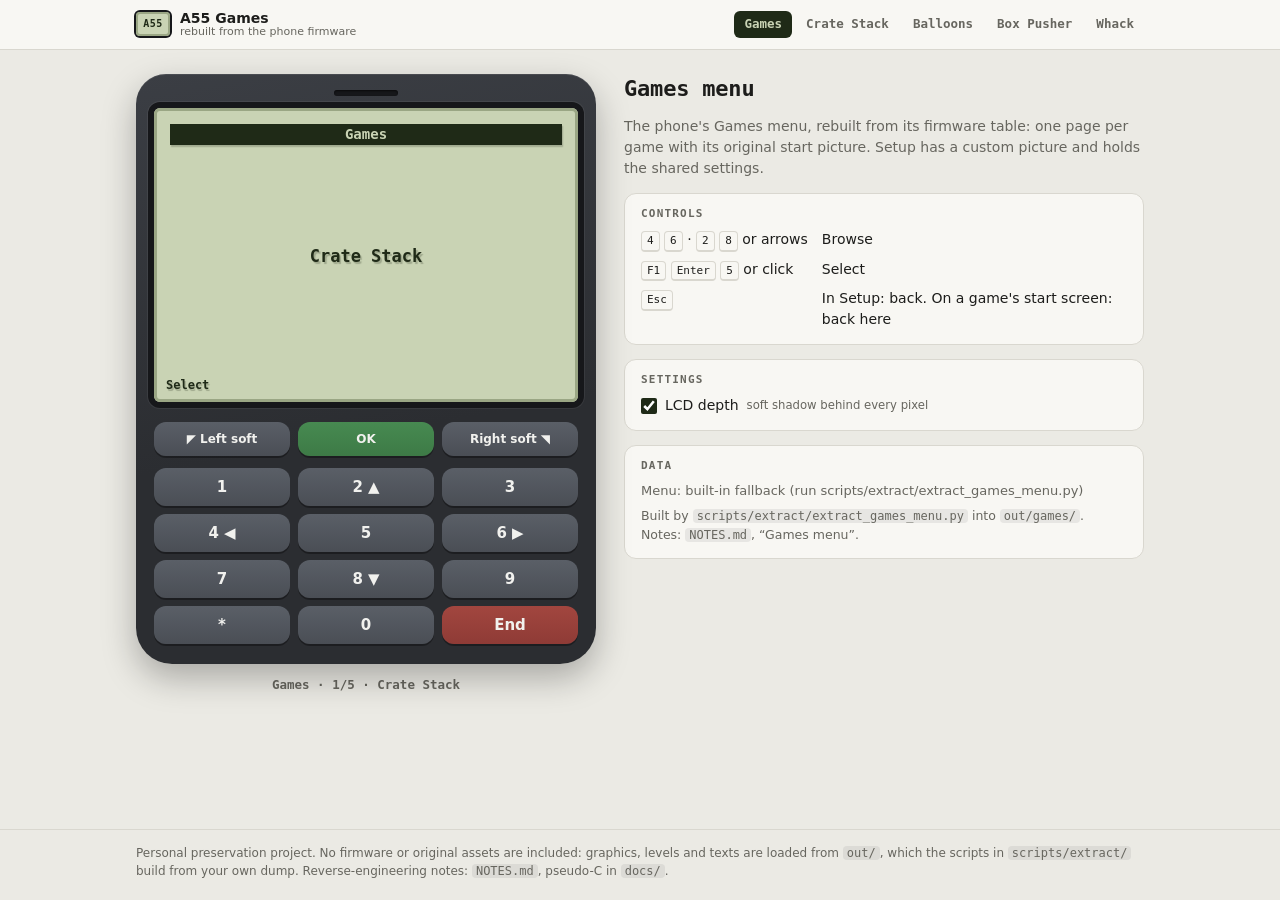
==== index.html @ 485f4c69 "Polish: shared page shell (header/nav, phone, side panel, footer), README, root redirect - port/shel" ====
<!doctype html>
<html lang="en">
<head>
<meta charset="utf-8">
<meta name="viewport" content="width=device-width, initial-scale=1">
<title>A55 Games</title>
<meta http-equiv="refresh" content="0; url=port/games.html">
<style>
  body { margin: 0; min-height: 100vh; display: grid; place-items: center; background: #ebeae4; color: #1d1d1b;
         font: 14px/1.5 system-ui, sans-serif; }
  @media (prefers-color-scheme: dark) { body { background: #141517; color: #e8e6e1; } }
</style>
</head>
<body>
<p>Opening the <a href="port/games.html">Games menu</a>…</p>
</body>
</html>
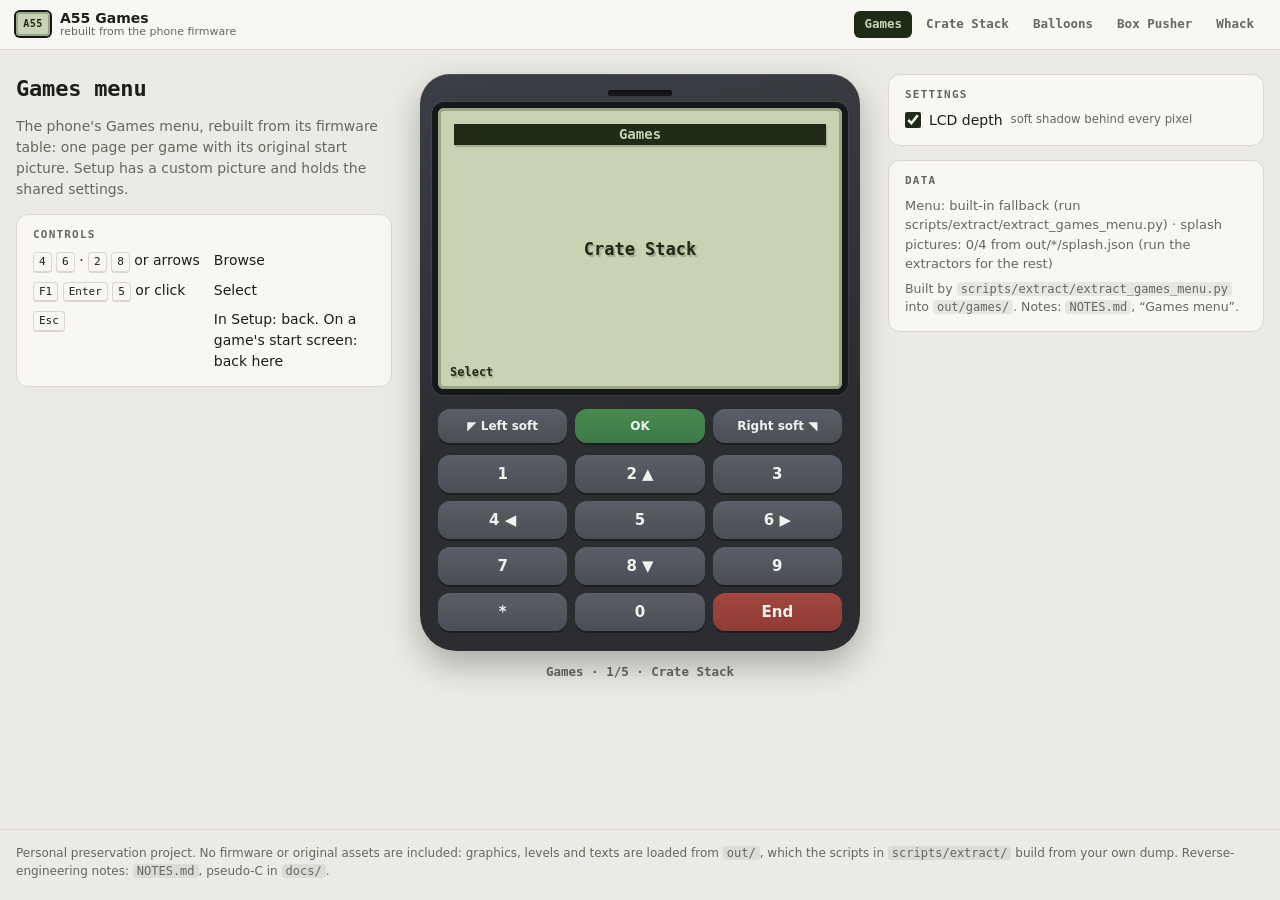
==== commit a72d85ae: "Centre the phone on the page (panels on both sides), add favicon" ====
--- a/index.html
+++ b/index.html
@@ -4,6 +4,7 @@
 <meta charset="utf-8">
 <meta name="viewport" content="width=device-width, initial-scale=1">
 <title>A55 Games</title>
+<link rel="icon" href="port/favicon.svg" type="image/svg+xml">
 <meta http-equiv="refresh" content="0; url=port/games.html">
 <style>
   body { margin: 0; min-height: 100vh; display: grid; place-items: center; background: #ebeae4; color: #1d1d1b;
